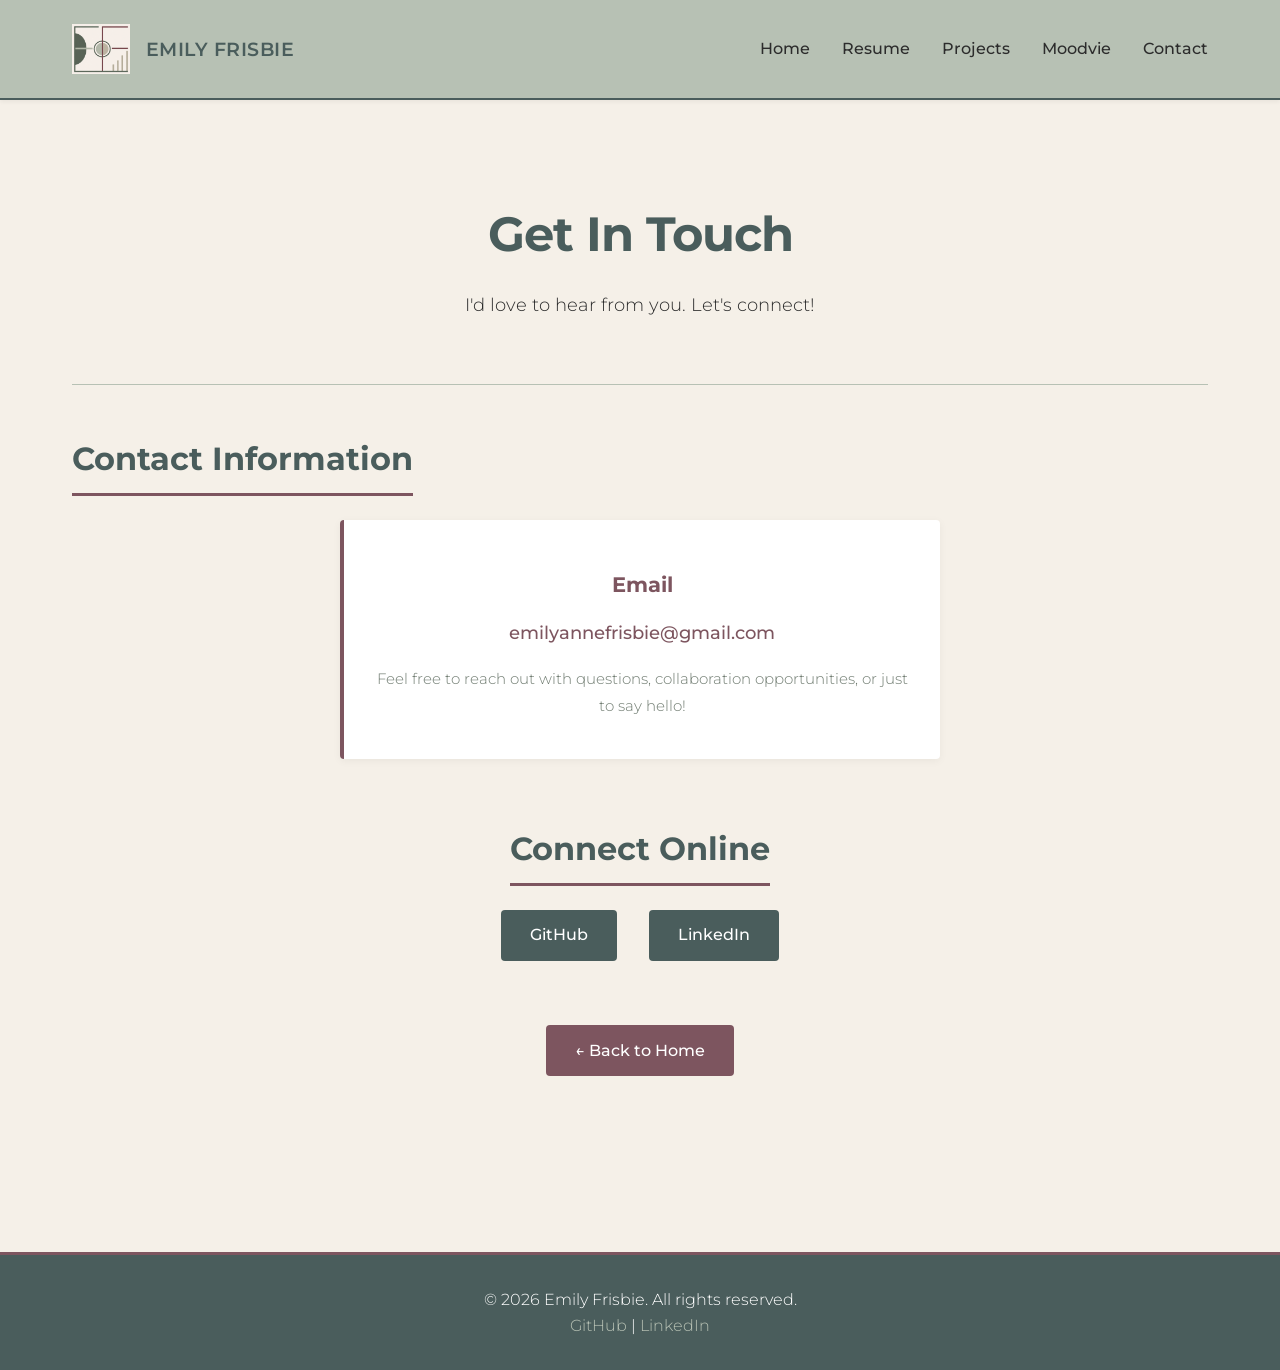
==== contact.html @ c4f1ed84 "Add files via upload" ====
<!DOCTYPE html>
<html lang="en">
<head>
  <meta charset="UTF-8">
  <meta name="viewport" content="width=device-width, initial-scale=1.0">
  <title>Contact - Emily Frisbie</title>
  <link rel="stylesheet" href="styles.css">
</head>
<body>

  <header>
    <div class="header-container">
      <a href="index.html" class="logo">
        <img src="logothumbnail.png" alt="Emily Frisbie Logo">
        <div class="logo-text">EMILY FRISBIE</div>
      </a>
      <nav>
        <ul>
          <li><a href="index.html">Home</a></li>
          <li><a href="resume.html">Resume</a></li>
          <li><a href="projects.html">Projects</a></li>
          <li><a href="moodvie.html">Moodvie</a></li>
          <li><a href="contact.html">Contact</a></li>
        </ul>
      </nav>
    </div>
  </header>

  <main>
    <section class="hero">
      <h1>Get In Touch</h1>
      <p>I'd love to hear from you. Let's connect!</p>
    </section>

    <!-- Contact Section -->
    <section id="contact-info">
      <h2>Contact Information</h2>
      
      <div style="max-width: 600px; margin: 0 auto;">
        <div class="card" style="text-align: center;">
          <h3 style="border-bottom: none; margin-bottom: 1rem;">Email</h3>
          <p>
            <a href="mailto:emilyannefrisbie@gmail.com" style="color: var(--burgundy); text-decoration: none; font-weight: 500; font-size: 1.1rem;">
              emilyannefrisbie@gmail.com
            </a>
          </p>
          <p style="color: var(--muted-green); font-size: 0.95rem;">
            Feel free to reach out with questions, collaboration opportunities, or just to say hello!
          </p>
        </div>
      </div>
    </section>

    <!-- Social Links -->
    <section id="social" style="text-align: center; margin-top: 3rem;">
      <h2>Connect Online</h2>
      <div style="display: flex; gap: 2rem; justify-content: center; flex-wrap: wrap;">
        <a href="https://github.com/emilyfrisbie" target="_blank" class="btn btn-secondary">GitHub</a>
        <a href="https://linkedin.com/in/emilyfrisbie" target="_blank" class="btn btn-secondary">LinkedIn</a>
      </div>
    </section>

    <!-- Back to Home -->
    <section style="text-align: center; margin-top: 3rem;">
      <a href="index.html" class="btn">← Back to Home</a>
    </section>
  </main>

  <footer>
    <p>&copy; 2026 Emily Frisbie. All rights reserved.</p>
    <p>
      <a href="https://github.com/emilyfrisbie" target="_blank">GitHub</a> | 
      <a href="https://linkedin.com/in/emilyfrisbie" target="_blank">LinkedIn</a>
    </p>
  </footer>

</body>
</html>
---- styles.css ----
/* Import Montserrat Font */
@import url('https://fonts.googleapis.com/css2?family=Montserrat:wght@300;400;500;600;700&display=swap');

/* Color Palette */
:root {
  --dark-teal: #4A5D5C;
  --burgundy: #7D555F;
  --light-tan: #F5F0E8;
  --sage-green: #B7C1B4;
  --muted-green: #6F7B70;
  --cream-bg: #F5F0E8;
  --white: #FFFFFF;
  --text-dark: #2C2C2C;
}

/* Reset & Base Styles */
* {
  margin: 0;
  padding: 0;
  box-sizing: border-box;
}

body {
  font-family: 'Montserrat', sans-serif;
  font-weight: 300;
  line-height: 1.6;
  color: var(--text-dark);
  background-color: var(--cream-bg);
}

/* Header & Navigation */
header {
  background-color: var(--sage-green);
  border-bottom: 2px solid var(--dark-teal);
  padding: 1.5rem 0;
  position: sticky;
  top: 0;
  z-index: 100;
  box-shadow: 0 2px 4px rgba(0, 0, 0, 0.05);
}

.header-container {
  max-width: 1200px;
  margin: 0 auto;
  padding: 0 2rem;
  display: flex;
  justify-content: space-between;
  align-items: center;
}

.logo {
  display: flex;
  align-items: center;
  gap: 1rem;
  text-decoration: none;
  color: var(--dark-teal);
}

.logo img {
  height: 50px;
  width: auto;
}

.logo-text {
  font-weight: 600;
  font-size: 1.2rem;
  letter-spacing: 0.5px;
}

nav ul {
  display: flex;
  list-style: none;
  gap: 2rem;
}

nav a {
  text-decoration: none;
  color: var(--text-dark);
  font-weight: 500;
  transition: color 0.3s ease;
  position: relative;
}

nav a:hover {
  color: var(--burgundy);
}

nav a::after {
  content: '';
  position: absolute;
  bottom: -5px;
  left: 0;
  width: 0;
  height: 2px;
  background-color: var(--burgundy);
  transition: width 0.3s ease;
}

nav a:hover::after {
  width: 100%;
}

/* Main Content */
main {
  max-width: 1200px;
  margin: 0 auto;
  padding: 3rem 2rem;
}

/* Hero Section */
.hero {
  text-align: center;
  padding: 3rem 0;
  border-bottom: 1px solid var(--sage-green);
  margin-bottom: 3rem;
}

.hero h1 {
  font-size: 3rem;
  color: var(--dark-teal);
  margin-bottom: 0.5rem;
  letter-spacing: -1px;
}

.hero .subtitle {
  font-size: 1.3rem;
  color: var(--burgundy);
  font-weight: 500;
}

.hero p {
  font-size: 1.1rem;
  color: var(--text-dark);
  margin-top: 1rem;
  max-width: 700px;
  margin-left: auto;
  margin-right: auto;
  line-height: 1.8;
}

/* Sections */
section {
  margin-bottom: 4rem;
}

section h2 {
  font-size: 2rem;
  color: var(--dark-teal);
  margin-bottom: 1.5rem;
  padding-bottom: 0.5rem;
  border-bottom: 3px solid var(--burgundy);
  display: inline-block;
}

section h3 {
  font-size: 1.3rem;
  color: var(--burgundy);
  margin-top: 1.5rem;
  margin-bottom: 0.5rem;
}

section p {
  color: var(--text-dark);
  margin-bottom: 1rem;
  line-height: 1.8;
}

/* Cards */
.card {
  background-color: var(--white);
  border-left: 4px solid var(--burgundy);
  padding: 1.5rem;
  margin-bottom: 1.5rem;
  border-radius: 4px;
  box-shadow: 0 2px 8px rgba(0, 0, 0, 0.05);
  transition: transform 0.2s ease, box-shadow 0.2s ease;
}

.card:hover {
  transform: translateY(-2px);
  box-shadow: 0 4px 12px rgba(0, 0, 0, 0.1);
}

.card h4 {
  color: var(--dark-teal);
  margin-bottom: 0.5rem;
}

.card-meta {
  font-size: 0.9rem;
  color: var(--muted-green);
  margin-bottom: 1rem;
  font-weight: 500;
}

/* Project Links */
.projects-grid {
  display: grid;
  grid-template-columns: repeat(auto-fit, minmax(300px, 1fr));
  gap: 2rem;
  margin-top: 2rem;
}

.project-card {
  background-color: var(--white);
  border: 2px solid var(--sage-green);
  padding: 2rem;
  border-radius: 4px;
  text-align: center;
  transition: all 0.3s ease;
}

.project-card:hover {
  border-color: var(--burgundy);
  box-shadow: 0 4px 16px rgba(125, 85, 95, 0.15);
}

.project-card h3 {
  color: var(--dark-teal);
  margin-bottom: 1rem;
  border-bottom: none;
}

.project-card p {
  font-size: 0.95rem;
  margin-bottom: 1.5rem;
  color: var(--text-dark);
}

/* Buttons */
.btn {
  display: inline-block;
  background-color: var(--burgundy);
  color: var(--white);
  padding: 0.8rem 1.8rem;
  text-decoration: none;
  border-radius: 4px;
  transition: background-color 0.3s ease, transform 0.2s ease;
  border: none;
  cursor: pointer;
  font-weight: 500;
}

.btn:hover {
  background-color: var(--dark-teal);
  transform: translateY(-2px);
}

.btn-secondary {
  background-color: var(--dark-teal);
}

.btn-secondary:hover {
  background-color: var(--muted-green);
}

/* Resume Section */
.resume-section {
  margin-bottom: 2.5rem;
}

.resume-item {
  background-color: var(--white);
  padding: 1.5rem;
  margin-bottom: 1rem;
  border-left: 4px solid var(--sage-green);
  border-radius: 2px;
}

.resume-item h4 {
  color: var(--dark-teal);
  font-size: 1.1rem;
  margin-bottom: 0.25rem;
}

.resume-meta {
  color: var(--muted-green);
  font-size: 0.9rem;
  font-weight: 500;
  margin-bottom: 0.5rem;
}

.resume-item p {
  margin-bottom: 0.5rem;
  font-size: 0.95rem;
}

/* Footer */
footer {
  background-color: var(--dark-teal);
  color: var(--white);
  text-align: center;
  padding: 2rem;
  margin-top: 4rem;
  border-top: 3px solid var(--burgundy);
}

footer a {
  color: var(--sage-green);
  text-decoration: none;
  transition: color 0.3s ease;
}

footer a:hover {
  color: var(--light-tan);
}

/* Image Styling */
img.header-image {
  max-width: 100%;
  height: auto;
  border-radius: 4px;
  margin: 1.5rem 0;
  box-shadow: 0 4px 12px rgba(0, 0, 0, 0.1);
}

/* Responsive Design */
@media (max-width: 768px) {
  .header-container {
    flex-direction: column;
    gap: 1rem;
  }

  nav ul {
    gap: 1rem;
    flex-wrap: wrap;
    justify-content: center;
  }

  nav a {
    font-size: 0.9rem;
  }

  .hero h1 {
    font-size: 2rem;
  }

  .hero .subtitle {
    font-size: 1.1rem;
  }

  section h2 {
    font-size: 1.5rem;
  }

  .projects-grid {
    grid-template-columns: 1fr;
  }

  main {
    padding: 2rem 1rem;
  }
}

@media (max-width: 480px) {
  nav ul {
    gap: 0.5rem;
  }

  nav a {
    font-size: 0.8rem;
  }

  .hero h1 {
    font-size: 1.5rem;
  }

  .hero p {
    font-size: 1rem;
  }

  section h2 {
    font-size: 1.3rem;
  }
}
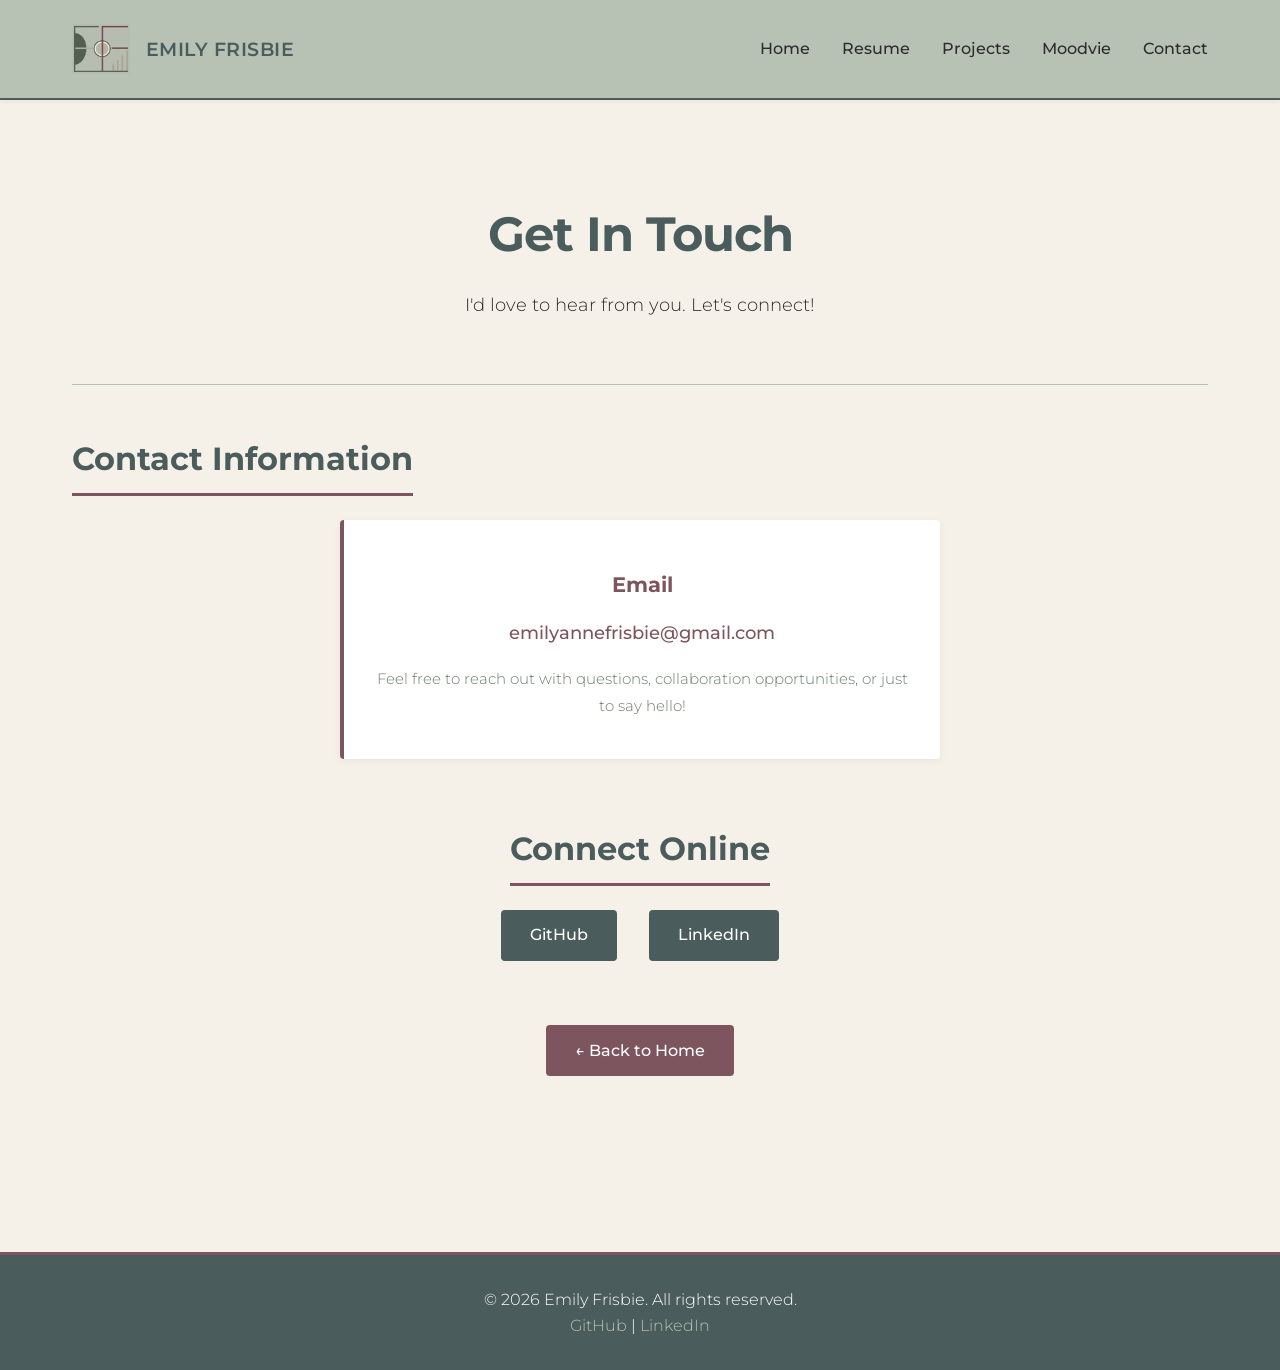
==== commit ab255a94: "Update contact.html" ====
--- a/contact.html
+++ b/contact.html
@@ -56,7 +56,7 @@
       <h2>Connect Online</h2>
       <div style="display: flex; gap: 2rem; justify-content: center; flex-wrap: wrap;">
         <a href="https://github.com/emilyfrisbie" target="_blank" class="btn btn-secondary">GitHub</a>
-        <a href="https://linkedin.com/in/emilyfrisbie" target="_blank" class="btn btn-secondary">LinkedIn</a>
+        <a href="https://linkedin.com/in/emily-frisbie" target="_blank" class="btn btn-secondary">LinkedIn</a>
       </div>
     </section>
 
